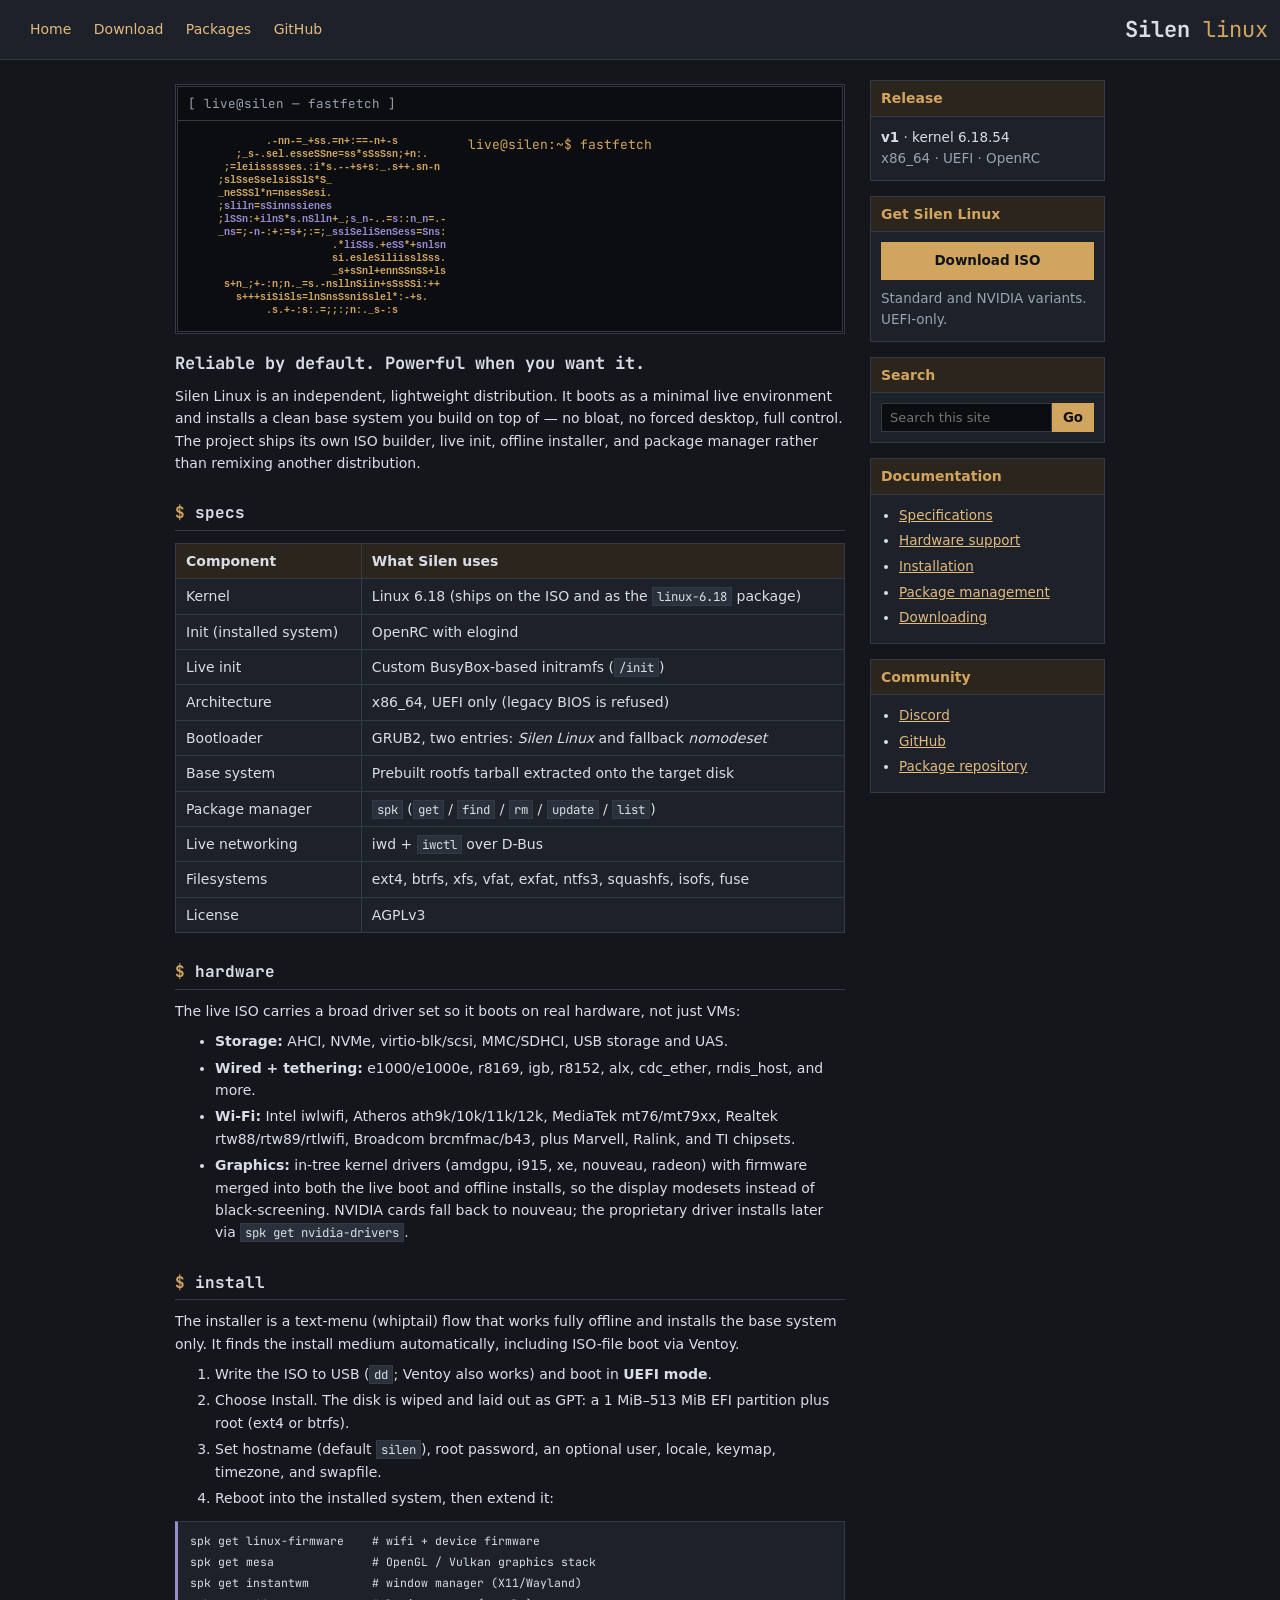
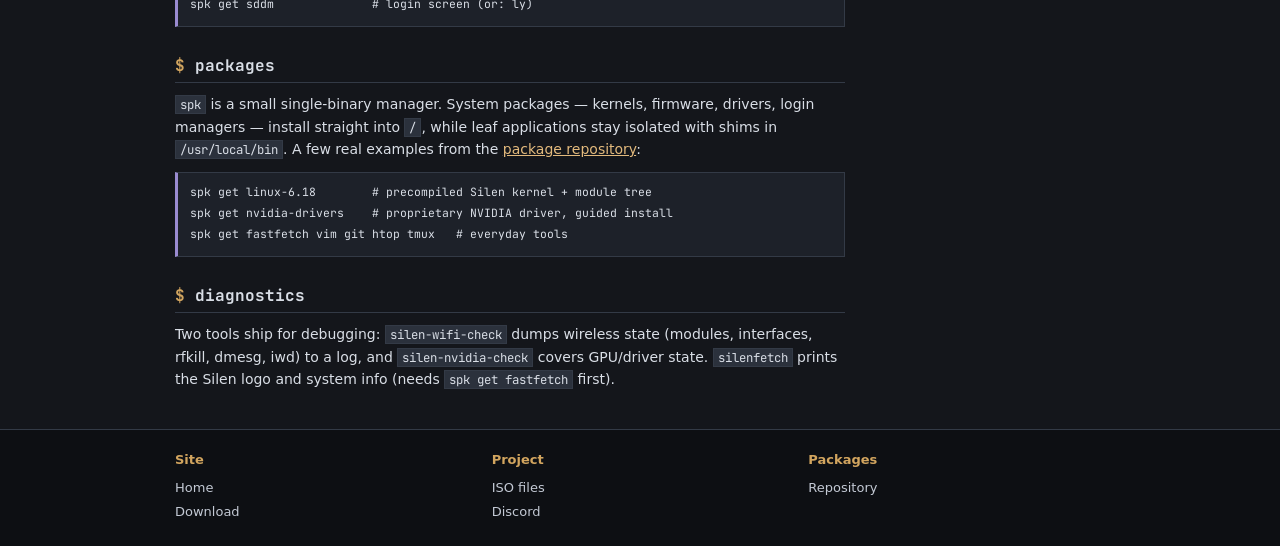
==== index.html @ f1d7b869 "Hero: fastfetch with ASCII only, no info lines" ====
<!DOCTYPE html>
<html lang="en">
<head>
<meta charset="UTF-8">
<meta name="viewport" content="width=device-width, initial-scale=1.0">
<title>Silen Linux</title>
<meta name="description" content="Silen Linux is an independent, lightweight Linux distribution. Minimal live ISO, clean installed system, no bloat.">
<link rel="preconnect" href="https://fonts.googleapis.com">
<link rel="preconnect" href="https://fonts.gstatic.com" crossorigin>
<link href="https://fonts.googleapis.com/css2?family=JetBrains+Mono:wght@400;700&display=swap" rel="stylesheet">
<link rel="stylesheet" href="styles.css">
</head>
<body>

<header class="site">
  <div class="wrap">
    <a class="brand" href="index.html">Silen <span>linux</span></a>
    <nav class="main">
      <a href="index.html">Home</a>
      <a href="download.html">Download</a>
      <a href="https://huggingface.co/datasets/vgzz/spk-pkgs/tree/main/packages" target="_blank" rel="noopener">Packages</a>
      <a href="https://github.com/Cgtlpa/Silen-Linux" target="_blank" rel="noopener">GitHub</a>
    </nav>
  </div>
</header>

<div class="wrap layout">
  <article>
    <div class="term">
      <div class="term-bar"><span class="term-title">[ live@silen — fastfetch ]</span></div>
      <div class="term-body">
<pre class="logo"><span class="l1">            .-nn-=_+ss.=n+:==-n+-s</span>
<span class="l1">       ;_s-.sel.esseSSne=ss*sSsSsn;+n:.</span>
<span class="l1">     ;=leiissssses.:i*s.--+s+s:_.s++.sn-n</span>
<span class="l1">    ;slSseSselsiSSlS*S_</span>
<span class="l1">    _neSSSl*n=nsesSesi.</span>
<span class="l1">    ;</span><span class="l2">sliln</span><span class="l1">=</span><span class="l2">sSinnssienes</span>
<span class="l1">    ;</span><span class="l2">lSSn</span><span class="l1">:+</span><span class="l2">ilnS</span><span class="l1">*</span><span class="l2">s</span><span class="l1">.</span><span class="l2">nSlln</span><span class="l1">+_;</span><span class="l2">s</span><span class="l1">_</span><span class="l2">n</span><span class="l1">-..=</span><span class="l2">s</span><span class="l1">::</span><span class="l2">n</span><span class="l1">_</span><span class="l2">n</span><span class="l1">=.-</span>
<span class="l1">    _</span><span class="l2">ns</span><span class="l1">=;-</span><span class="l2">n</span><span class="l1">-:+:=</span><span class="l2">s</span><span class="l1">+;:=;_</span><span class="l2">ssiSeliSenSess</span><span class="l1">=</span><span class="l2">Sns</span><span class="l1">:</span>
<span class="l1">                       .*</span><span class="l2">liSSs</span><span class="l1">.+</span><span class="l2">eSS</span><span class="l1">*+</span><span class="l2">snlsn</span>
<span class="l1">                       si.esleSiliisslSss.</span>
<span class="l1">                       _s+sSnl+ennSSnSS+ls</span>
<span class="l1">     s+n_;+-:n;n._=s.-nsllnSiin+sSsSSi:++</span>
<span class="l1">       s+++siSiSls=lnSnsSsniSslel*:-+s.</span>
<span class="l1">            .s.+-:s:.=;;:;n:._s-:s</span></pre>
          <p class="prompt">live@silen:~$ fastfetch</p>
      </div>
    </div>
    <h1 class="tagline">Reliable by default. Powerful when you want it.</h1>
    <p>Silen Linux is an independent, lightweight distribution. It boots as a minimal live
    environment and installs a clean base system you build on top of &mdash; no bloat,
    no forced desktop, full control. The project ships its own ISO builder, live init,
    offline installer, and package manager rather than remixing another distribution.</p>

    <h2 id="specs">specs</h2>
    <table>
      <tr><th>Component</th><th>What Silen uses</th></tr>
      <tr><td>Kernel</td><td>Linux 6.18 (ships on the ISO and as the <code>linux-6.18</code> package)</td></tr>
      <tr><td>Init (installed system)</td><td>OpenRC with elogind</td></tr>
      <tr><td>Live init</td><td>Custom BusyBox-based initramfs (<code>/init</code>)</td></tr>
      <tr><td>Architecture</td><td>x86_64, UEFI only (legacy BIOS is refused)</td></tr>
      <tr><td>Bootloader</td><td>GRUB2, two entries: <em>Silen Linux</em> and fallback <em>nomodeset</em></td></tr>
      <tr><td>Base system</td><td>Prebuilt rootfs tarball extracted onto the target disk</td></tr>
      <tr><td>Package manager</td><td><code>spk</code> (<code>get</code> / <code>find</code> / <code>rm</code> / <code>update</code> / <code>list</code>)</td></tr>
      <tr><td>Live networking</td><td>iwd + <code>iwctl</code> over D-Bus</td></tr>
      <tr><td>Filesystems</td><td>ext4, btrfs, xfs, vfat, exfat, ntfs3, squashfs, isofs, fuse</td></tr>
      <tr><td>License</td><td>AGPLv3</td></tr>
    </table>

    <h2 id="hardware">hardware</h2>
    <p>The live ISO carries a broad driver set so it boots on real hardware, not just VMs:</p>
    <ul>
      <li><strong>Storage:</strong> AHCI, NVMe, virtio-blk/scsi, MMC/SDHCI, USB storage and UAS.</li>
      <li><strong>Wired + tethering:</strong> e1000/e1000e, r8169, igb, r8152, alx, cdc_ether, rndis_host, and more.</li>
      <li><strong>Wi-Fi:</strong> Intel iwlwifi, Atheros ath9k/10k/11k/12k, MediaTek mt76/mt79xx,
      Realtek rtw88/rtw89/rtlwifi, Broadcom brcmfmac/b43, plus Marvell, Ralink, and TI chipsets.</li>
      <li><strong>Graphics:</strong> in-tree kernel drivers (amdgpu, i915, xe, nouveau, radeon)
      with firmware merged into both the live boot and offline installs, so the display
      modesets instead of black-screening. NVIDIA cards fall back to nouveau; the proprietary
      driver installs later via <code>spk get nvidia-drivers</code>.</li>
    </ul>

    <h2 id="install">install</h2>
    <p>The installer is a text-menu (whiptail) flow that works fully offline and installs the
    base system only. It finds the install medium automatically, including ISO-file boot via Ventoy.</p>
    <ol>
      <li>Write the ISO to USB (<code>dd</code>; Ventoy also works) and boot in <strong>UEFI mode</strong>.</li>
      <li>Choose Install. The disk is wiped and laid out as GPT: a 1&nbsp;MiB&ndash;513&nbsp;MiB EFI
      partition plus root (ext4 or btrfs).</li>
      <li>Set hostname (default <code>silen</code>), root password, an optional user,
      locale, keymap, timezone, and swapfile.</li>
      <li>Reboot into the installed system, then extend it:</li>
    </ol>
<pre><code>spk get linux-firmware    # wifi + device firmware
spk get mesa              # OpenGL / Vulkan graphics stack
spk get instantwm         # window manager (X11/Wayland)
spk get sddm              # login screen (or: ly)</code></pre>

    <h2 id="packages">packages</h2>
    <p><code>spk</code> is a small single-binary manager. System packages &mdash; kernels, firmware,
    drivers, login managers &mdash; install straight into <code>/</code>, while leaf applications
    stay isolated with shims in <code>/usr/local/bin</code>. A few real examples from the
    <a href="https://huggingface.co/datasets/vgzz/spk-pkgs/tree/main/packages" target="_blank" rel="noopener">package repository</a>:</p>
<pre><code>spk get linux-6.18        # precompiled Silen kernel + module tree
spk get nvidia-drivers    # proprietary NVIDIA driver, guided install
spk get fastfetch vim git htop tmux   # everyday tools</code></pre>

    <h2 id="diagnostics">diagnostics</h2>
    <p>Two tools ship for debugging: <code>silen-wifi-check</code> dumps wireless state
    (modules, interfaces, rfkill, dmesg, iwd) to a log, and <code>silen-nvidia-check</code>
    covers GPU/driver state. <code>silenfetch</code> prints the Silen logo and system info
    (needs <code>spk get fastfetch</code> first).</p>
  </article>

  <aside class="sidebar">
    <div class="box">
      <h3>Release</h3>
      <div class="body">
        <strong>v1</strong> &middot; kernel 6.18.54<br>
        <span class="muted">x86_64 &middot; UEFI &middot; OpenRC</span>
      </div>
    </div>
    <div class="box">
      <h3>Get Silen Linux</h3>
      <div class="body">
        <a class="btn-dl" href="download.html">Download ISO</a>
        <p class="muted" style="margin-bottom:0">Standard and NVIDIA variants. UEFI-only.</p>
      </div>
    </div>
    <div class="box">
      <h3>Search</h3>
      <div class="body">
        <form class="search" action="https://duckduckgo.com/" method="get" onsubmit="this.q.value='site:cgtlpa.github.io/silen-website '+this.s.value;return true;">
          <input type="hidden" name="q" value="">
          <input type="text" name="s" placeholder="Search this site">
          <button type="submit">Go</button>
        </form>
      </div>
    </div>
    <div class="box">
      <h3>Documentation</h3>
      <div class="body">
        <ul>
          <li><a href="index.html#specs">Specifications</a></li>
          <li><a href="index.html#hardware">Hardware support</a></li>
          <li><a href="index.html#install">Installation</a></li>
          <li><a href="index.html#packages">Package management</a></li>
          <li><a href="download.html">Downloading</a></li>
        </ul>
      </div>
    </div>
    <div class="box">
      <h3>Community</h3>
      <div class="body">
        <ul>
          <li><a href="https://discord.gg/WxbRRURcZ" target="_blank" rel="noopener">Discord</a></li>
          <li><a href="https://github.com/Cgtlpa/Silen-Linux" target="_blank" rel="noopener">GitHub</a></li>
          <li><a href="https://huggingface.co/datasets/vgzz/spk-pkgs/tree/main/packages" target="_blank" rel="noopener">Package repository</a></li>
        </ul>
      </div>
    </div>
  </aside>
</div>

<footer class="site">
  <div class="wrap">
    <div>
      <h4>Site</h4>
      <ul>
        <li><a href="index.html">Home</a></li>
        <li><a href="download.html">Download</a></li>
      </ul>
    </div>
    <div>
      <h4>Project</h4>
      <ul>
        <li><a href="https://huggingface.co/datasets/vgzz/silen-isos" target="_blank" rel="noopener">ISO files</a></li>
        <li><a href="https://discord.gg/WxbRRURcZ" target="_blank" rel="noopener">Discord</a></li>
      </ul>
    </div>
    <div>
      <h4>Packages</h4>
      <ul>
        <li><a href="https://huggingface.co/datasets/vgzz/spk-pkgs/tree/main/packages" target="_blank" rel="noopener">Repository</a></li>
      </ul>
    </div>
  </div>
</footer>

</body>
</html>
---- styles.css ----
/* Silen Linux site — dark, arch-inspired: plain, tabular, amber + purple accents. */

:root {
  --bg: #14161b;
  --box: #1d2129;
  --border: #333a46;
  --text: #d9dee6;
  --muted: #9aa3b2;
  --accent: #d2a55f;
  --link: #e3ba7d;
  --accent-tint: #2c251d;
  --purple: #9a8bd0;
  --purple-light: #b3a6e0;
  --footer-bg: #0d0f13;
}

* { box-sizing: border-box; }

body {
  margin: 0;
  background: var(--bg);
  color: var(--text);
  font-family: Verdana, "DejaVu Sans", Tahoma, sans-serif;
  font-size: 14px;
  line-height: 1.6;
}

a { color: var(--link); text-decoration: underline; }
a:hover { color: var(--purple-light); }

::selection { background: #3a3128; }

code {
  font-family: "JetBrains Mono", "DejaVu Sans Mono", Menlo, Consolas, monospace;
  font-size: 0.88em;
  background: #2b313c;
  border: 1px solid var(--border);
  padding: 0 4px;
}

pre {
  background: var(--box);
  border: 1px solid var(--border);
  border-left: 3px solid var(--purple);
  padding: 10px 12px;
  overflow-x: auto;
  font-size: 13px;
  margin: 12px 0;
}
pre code { background: none; border: none; padding: 0; }

.wrap { max-width: 960px; margin: 0 auto; padding: 0 15px; }

/* Header */
header.site { background: var(--box); border-bottom: 1px solid var(--border); }
header.site .wrap {
  display: flex; align-items: center; justify-content: space-between;
  gap: 1rem; padding-top: 12px; padding-bottom: 12px; flex-wrap: wrap;
  max-width: none; padding-left: 12px; padding-right: 12px;
  flex-direction: row-reverse;
}
.brand { font-family: "JetBrains Mono", "DejaVu Sans Mono", monospace; font-size: 22px; font-weight: 700; color: var(--text); text-decoration: none; }
.brand span { color: var(--accent); font-weight: 400; }
nav.main a { margin-left: 18px; font-size: 14px; text-decoration: none; }
nav.main a:hover { text-decoration: underline; }

/* Layout: content + sidebar */
.layout { display: grid; grid-template-columns: 1fr 235px; gap: 25px; padding-top: 20px; }

h1 { font-family: "JetBrains Mono", "DejaVu Sans Mono", monospace; font-size: 21px; margin: 0 0 8px; }
h2 { font-family: "JetBrains Mono", "DejaVu Sans Mono", monospace; font-size: 16px; border-bottom: 1px solid var(--border); padding-bottom: 4px; margin: 26px 0 10px; }
h3 { font-size: 15px; margin: 18px 0 6px; }
p, ol, ul { margin: 8px 0; }
li { margin-bottom: 4px; }
.muted { color: var(--muted); }

/* Tables */
table { border-collapse: collapse; width: 100%; font-size: 14px; margin: 12px 0; background: var(--box); }
th, td { border: 1px solid var(--border); padding: 6px 10px; text-align: left; vertical-align: top; }
th { background: var(--accent-tint); font-weight: 700; }

/* ASCII logo */
pre.logo {
  font-size: 12.5px;
  line-height: 1.3;
  font-weight: 600;
}
pre.logo .l1 { color: var(--accent); }
pre.logo .l2 { color: var(--purple); }

/* Sidebar boxes */
.sidebar .box { background: var(--box); border: 1px solid var(--border); margin-bottom: 15px; }
.sidebar .box h3 { margin: 0; padding: 6px 10px; background: var(--accent-tint); border-bottom: 1px solid var(--border); font-size: 14px; color: var(--accent); }
.sidebar .box .body { padding: 10px; font-size: 13.5px; }
.sidebar .box ul { margin: 0; padding-left: 18px; }
.btn-dl {
  display: block; text-align: center; background: var(--accent); color: #10141a;
  padding: 8px; text-decoration: none; font-weight: 700;
}
.btn-dl:hover { background: var(--purple); color: #10141a; }

/* site search */
.search { display: flex; }
.search input[type="text"] {
  flex: 1; min-width: 0;
  background: #0b0d11; border: 1px solid var(--border); color: var(--text);
  padding: 6px 8px; font-family: inherit; font-size: 13px;
}
.search button {
  background: var(--accent); border: 1px solid var(--accent); color: #10141a;
  font-weight: 700; padding: 6px 10px; cursor: pointer; font-family: inherit;
}
.search button:hover { background: var(--purple); border-color: var(--purple); }

/* Footer */
footer.site { background: var(--footer-bg); border-top: 1px solid var(--border); color: var(--muted); font-size: 13px; margin-top: 30px; }
footer.site .wrap {
  display: grid; grid-template-columns: repeat(3, 1fr); gap: 20px;
  padding-top: 20px; padding-bottom: 20px;
}
footer.site h4 { color: var(--accent); font-size: 13px; margin: 0 0 8px; }
footer.site ul { list-style: none; margin: 0; padding: 0; }
footer.site li { margin-bottom: 3px; }
footer.site a { color: #c3c9d4; text-decoration: none; }
footer.site a:hover { text-decoration: underline; }

@media (max-width: 760px) {
  .layout { grid-template-columns: 1fr; }
  footer.site .wrap { grid-template-columns: 1fr; }
  nav.main a { margin-left: 0; margin-right: 14px; }
}

/* terminal markers + silenfetch hero */
h2::before { content: "$ "; color: var(--accent); }
.tagline { font-size: 17px; font-family: "JetBrains Mono", "DejaVu Sans Mono", monospace; }
.term { background: #0b0d11; border: 3px double var(--border); margin: 4px 0 16px; }
.term-bar { padding: 5px 10px; border-bottom: 1px solid var(--border); }
.term-title { font-size: 12.5px; color: var(--muted); font-family: "JetBrains Mono", "DejaVu Sans Mono", monospace; }
.term-body { display: flex; gap: 22px; padding: 14px 16px; flex-wrap: wrap; align-items: flex-start; }
.term-body pre.logo { margin: 0; border: none; background: none; padding: 0; font-size: 10px; }
.prompt { color: var(--accent); font-family: "JetBrains Mono", monospace; margin: 0 0 8px; font-size: 13px; }
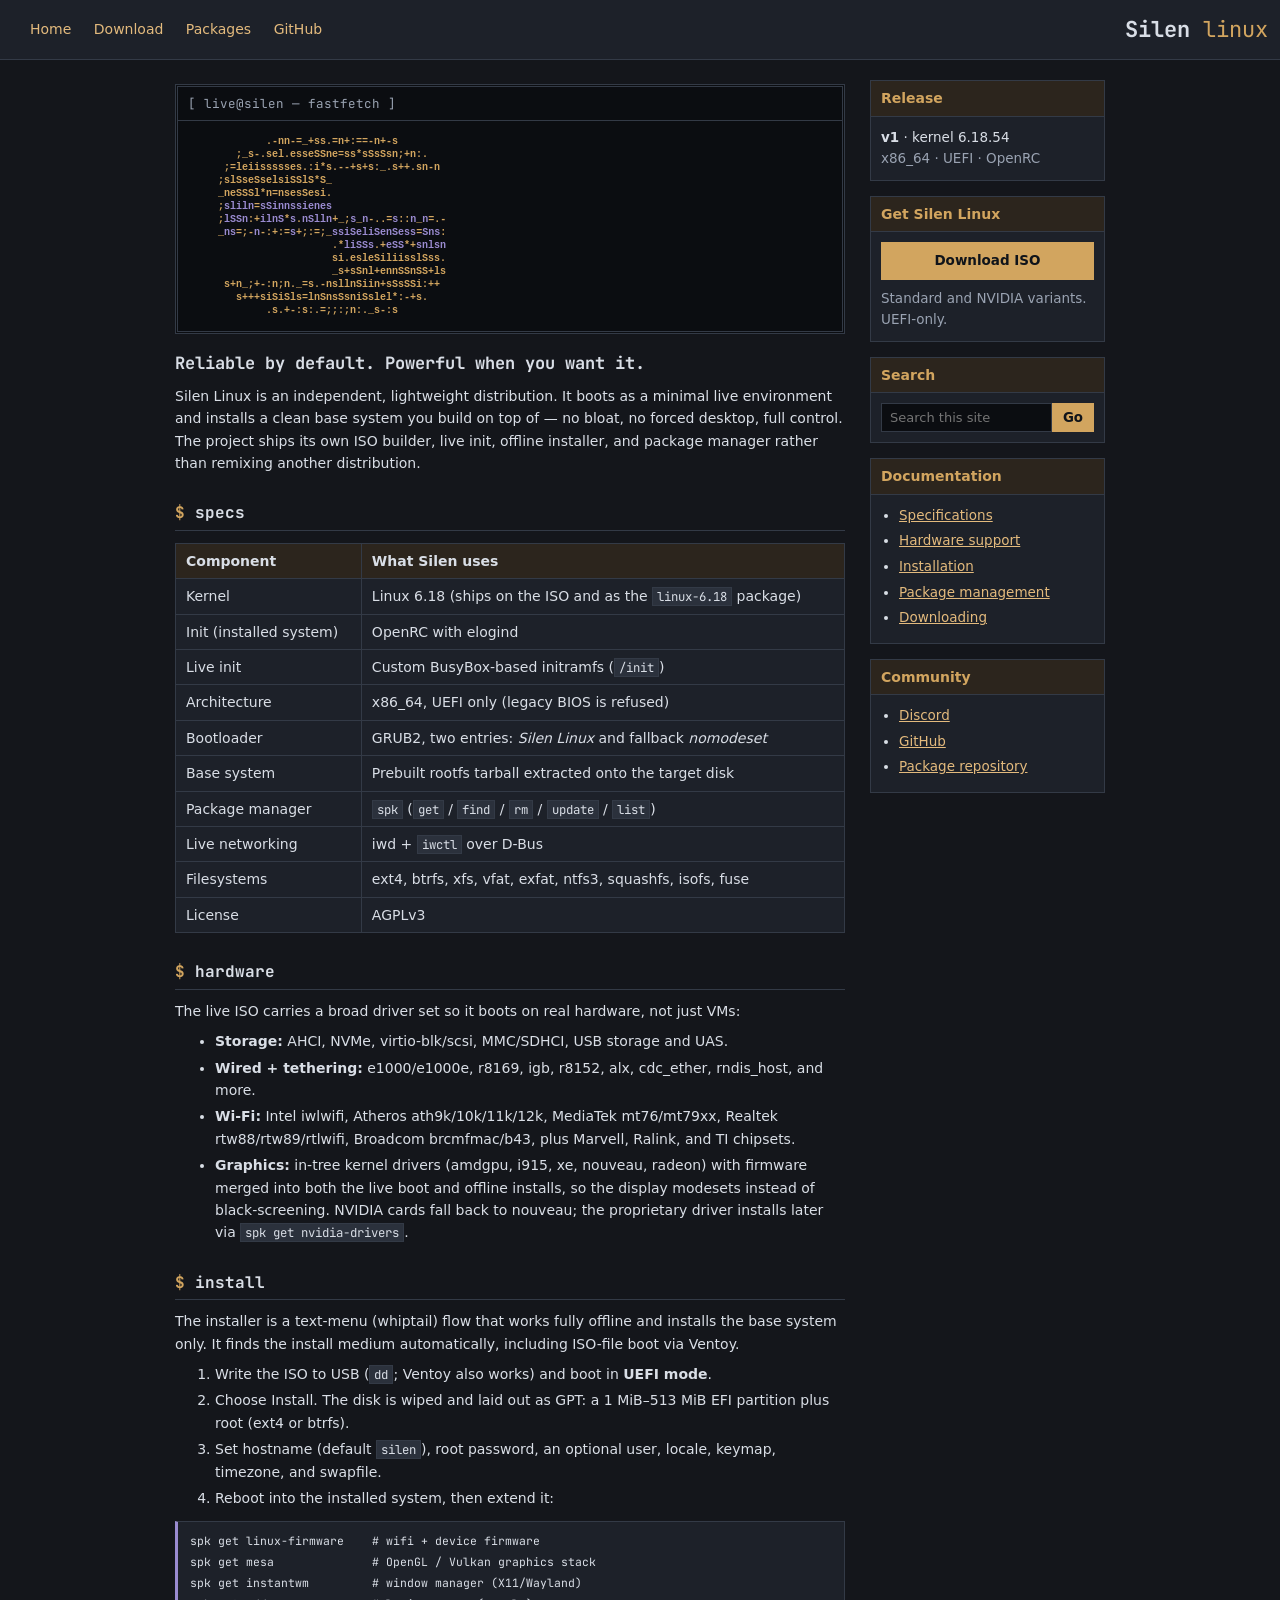
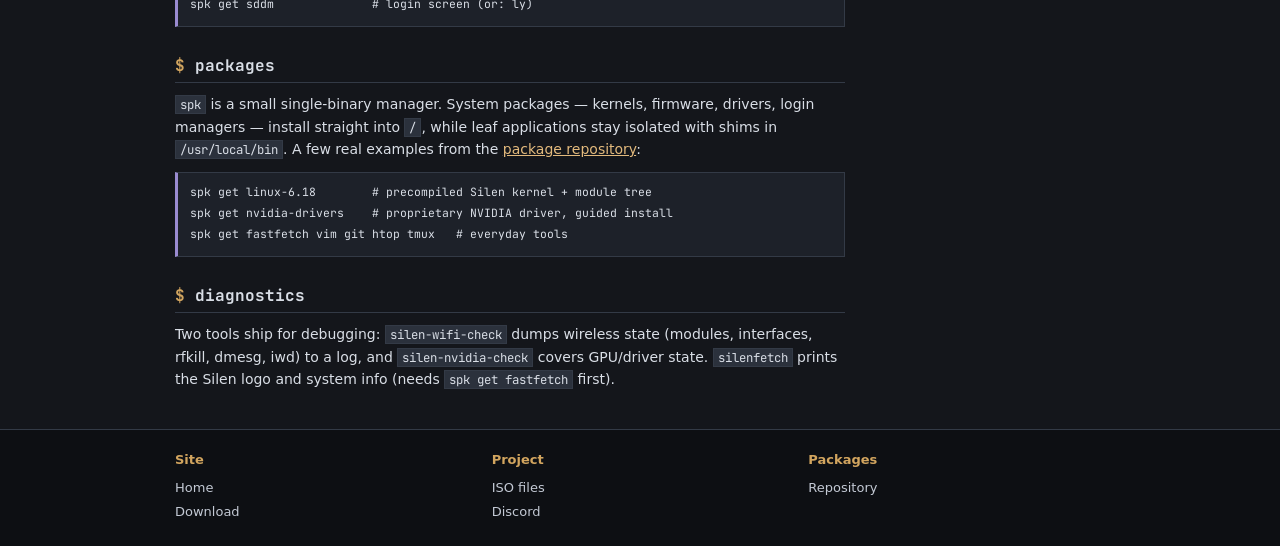
==== commit 07f0a477: "Hero: ASCII logo only, prompt line removed" ====
--- a/index.html
+++ b/index.html
@@ -43,7 +43,6 @@
 <span class="l1">     s+n_;+-:n;n._=s.-nsllnSiin+sSsSSi:++</span>
 <span class="l1">       s+++siSiSls=lnSnsSsniSslel*:-+s.</span>
 <span class="l1">            .s.+-:s:.=;;:;n:._s-:s</span></pre>
-          <p class="prompt">live@silen:~$ fastfetch</p>
       </div>
     </div>
     <h1 class="tagline">Reliable by default. Powerful when you want it.</h1>
--- a/styles.css
+++ b/styles.css
@@ -138,4 +138,3 @@
 .term-title { font-size: 12.5px; color: var(--muted); font-family: "JetBrains Mono", "DejaVu Sans Mono", monospace; }
 .term-body { display: flex; gap: 22px; padding: 14px 16px; flex-wrap: wrap; align-items: flex-start; }
 .term-body pre.logo { margin: 0; border: none; background: none; padding: 0; font-size: 10px; }
-.prompt { color: var(--accent); font-family: "JetBrains Mono", monospace; margin: 0 0 8px; font-size: 13px; }
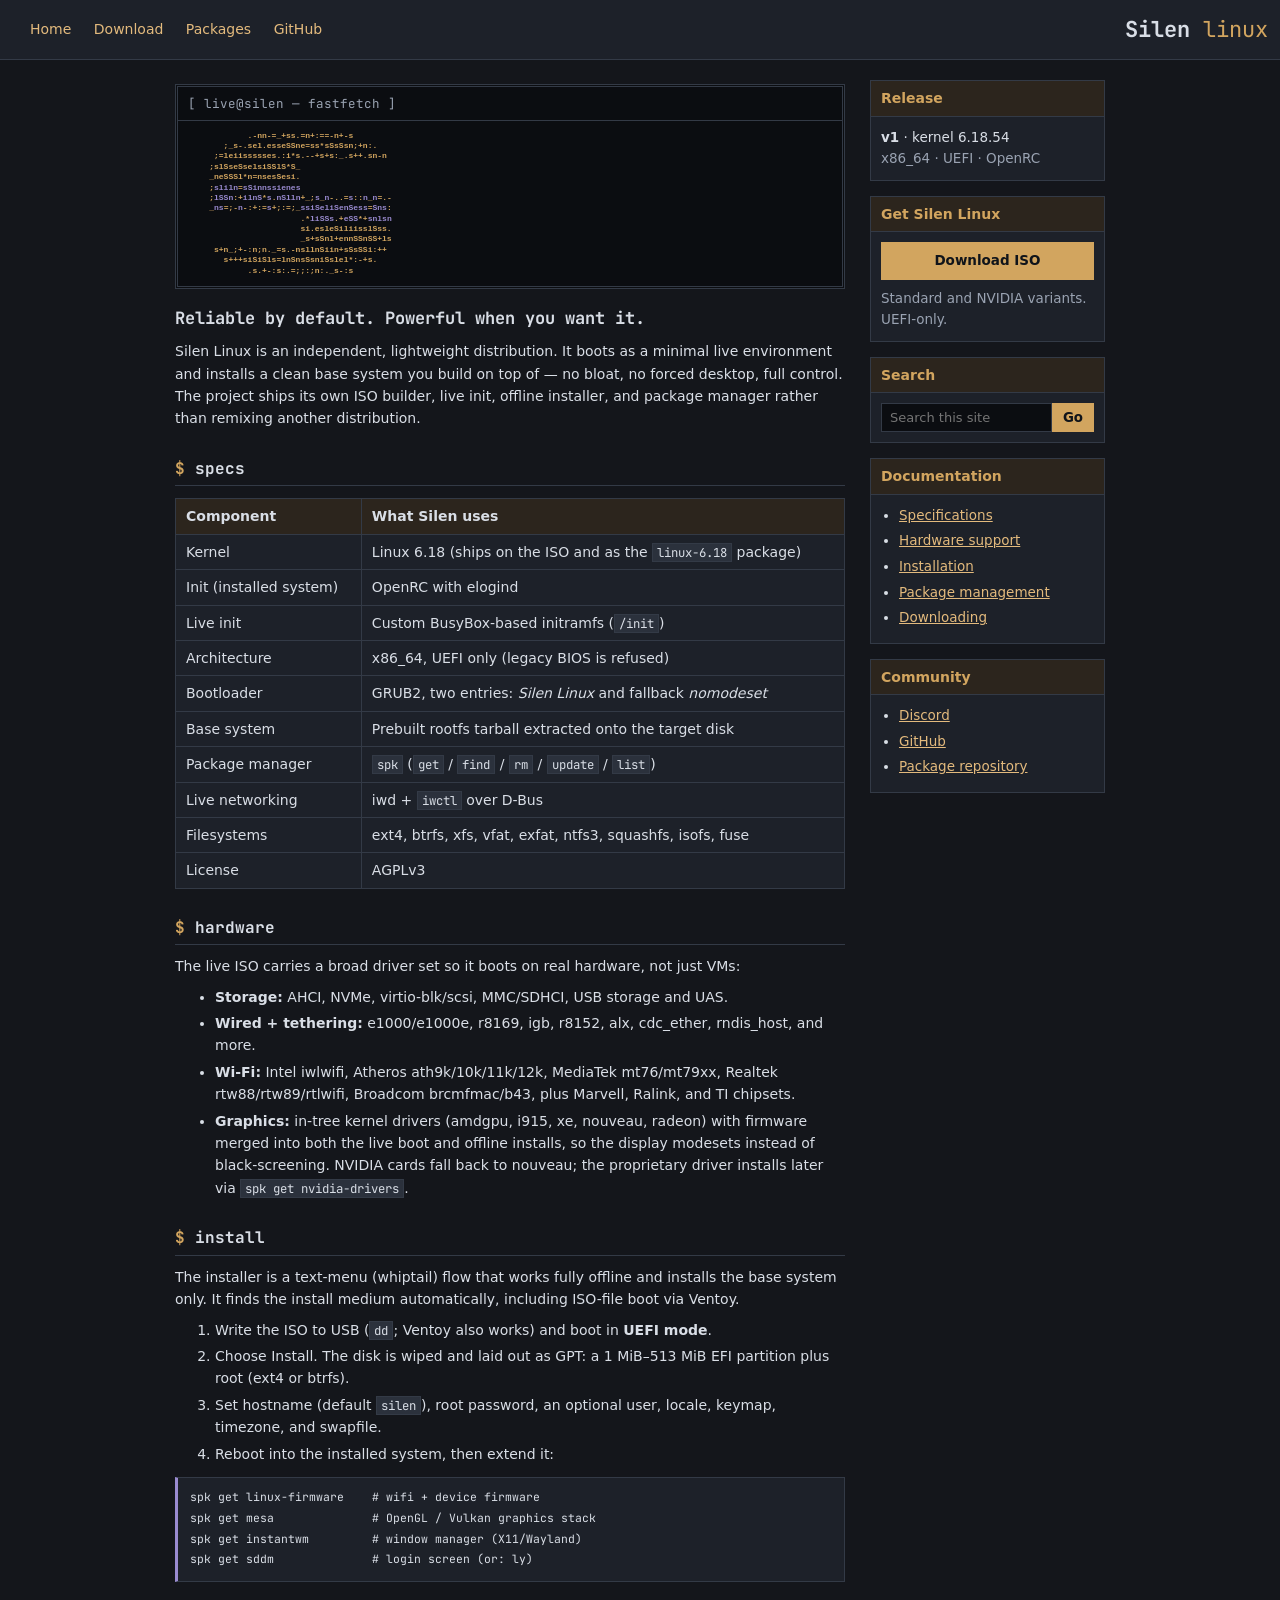
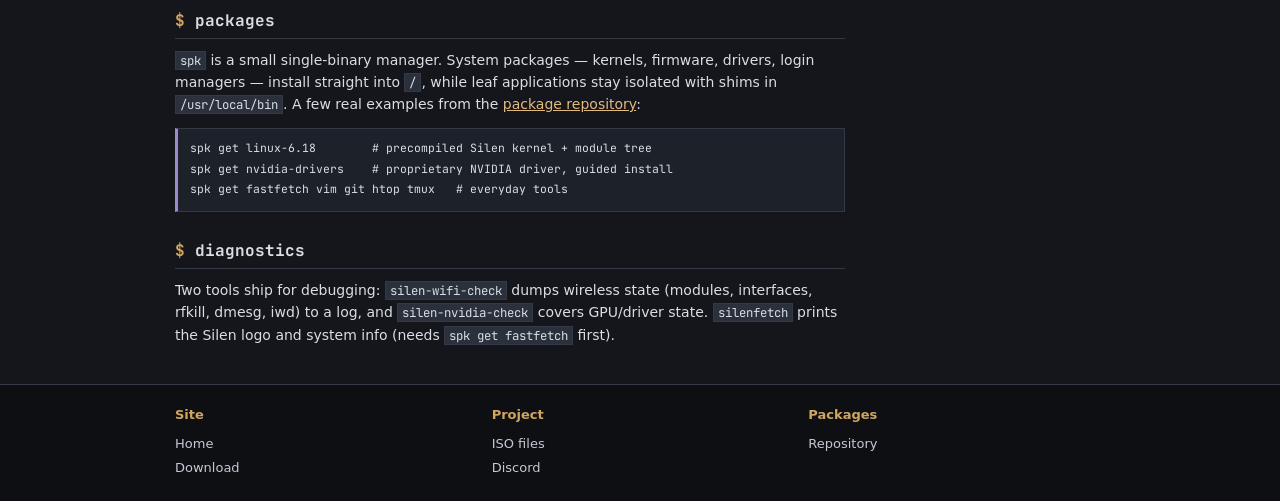
==== commit c3f63f81: "Shorter URLs: repo renamed to silen, download.html -> get.html" ====
--- a/index.html
+++ b/index.html
@@ -17,7 +17,7 @@
     <a class="brand" href="index.html">Silen <span>linux</span></a>
     <nav class="main">
       <a href="index.html">Home</a>
-      <a href="download.html">Download</a>
+      <a href="get.html">Download</a>
       <a href="https://huggingface.co/datasets/vgzz/spk-pkgs/tree/main/packages" target="_blank" rel="noopener">Packages</a>
       <a href="https://github.com/Cgtlpa/Silen-Linux" target="_blank" rel="noopener">GitHub</a>
     </nav>
@@ -122,7 +122,7 @@
     <div class="box">
       <h3>Get Silen Linux</h3>
       <div class="body">
-        <a class="btn-dl" href="download.html">Download ISO</a>
+        <a class="btn-dl" href="get.html">Download ISO</a>
         <p class="muted" style="margin-bottom:0">Standard and NVIDIA variants. UEFI-only.</p>
       </div>
     </div>
@@ -144,7 +144,7 @@
           <li><a href="index.html#hardware">Hardware support</a></li>
           <li><a href="index.html#install">Installation</a></li>
           <li><a href="index.html#packages">Package management</a></li>
-          <li><a href="download.html">Downloading</a></li>
+          <li><a href="get.html">Downloading</a></li>
         </ul>
       </div>
     </div>
@@ -167,7 +167,7 @@
       <h4>Site</h4>
       <ul>
         <li><a href="index.html">Home</a></li>
-        <li><a href="download.html">Download</a></li>
+        <li><a href="get.html">Download</a></li>
       </ul>
     </div>
     <div>
--- a/styles.css
+++ b/styles.css
@@ -136,5 +136,5 @@
 .term { background: #0b0d11; border: 3px double var(--border); margin: 4px 0 16px; }
 .term-bar { padding: 5px 10px; border-bottom: 1px solid var(--border); }
 .term-title { font-size: 12.5px; color: var(--muted); font-family: "JetBrains Mono", "DejaVu Sans Mono", monospace; }
-.term-body { display: flex; gap: 22px; padding: 14px 16px; flex-wrap: wrap; align-items: flex-start; }
-.term-body pre.logo { margin: 0; border: none; background: none; padding: 0; font-size: 10px; }
+.term-body { display: flex; gap: 22px; padding: 10px 12px; flex-wrap: wrap; align-items: flex-start; }
+.term-body pre.logo { margin: 0; border: none; background: none; padding: 0; font-size: 8px; }
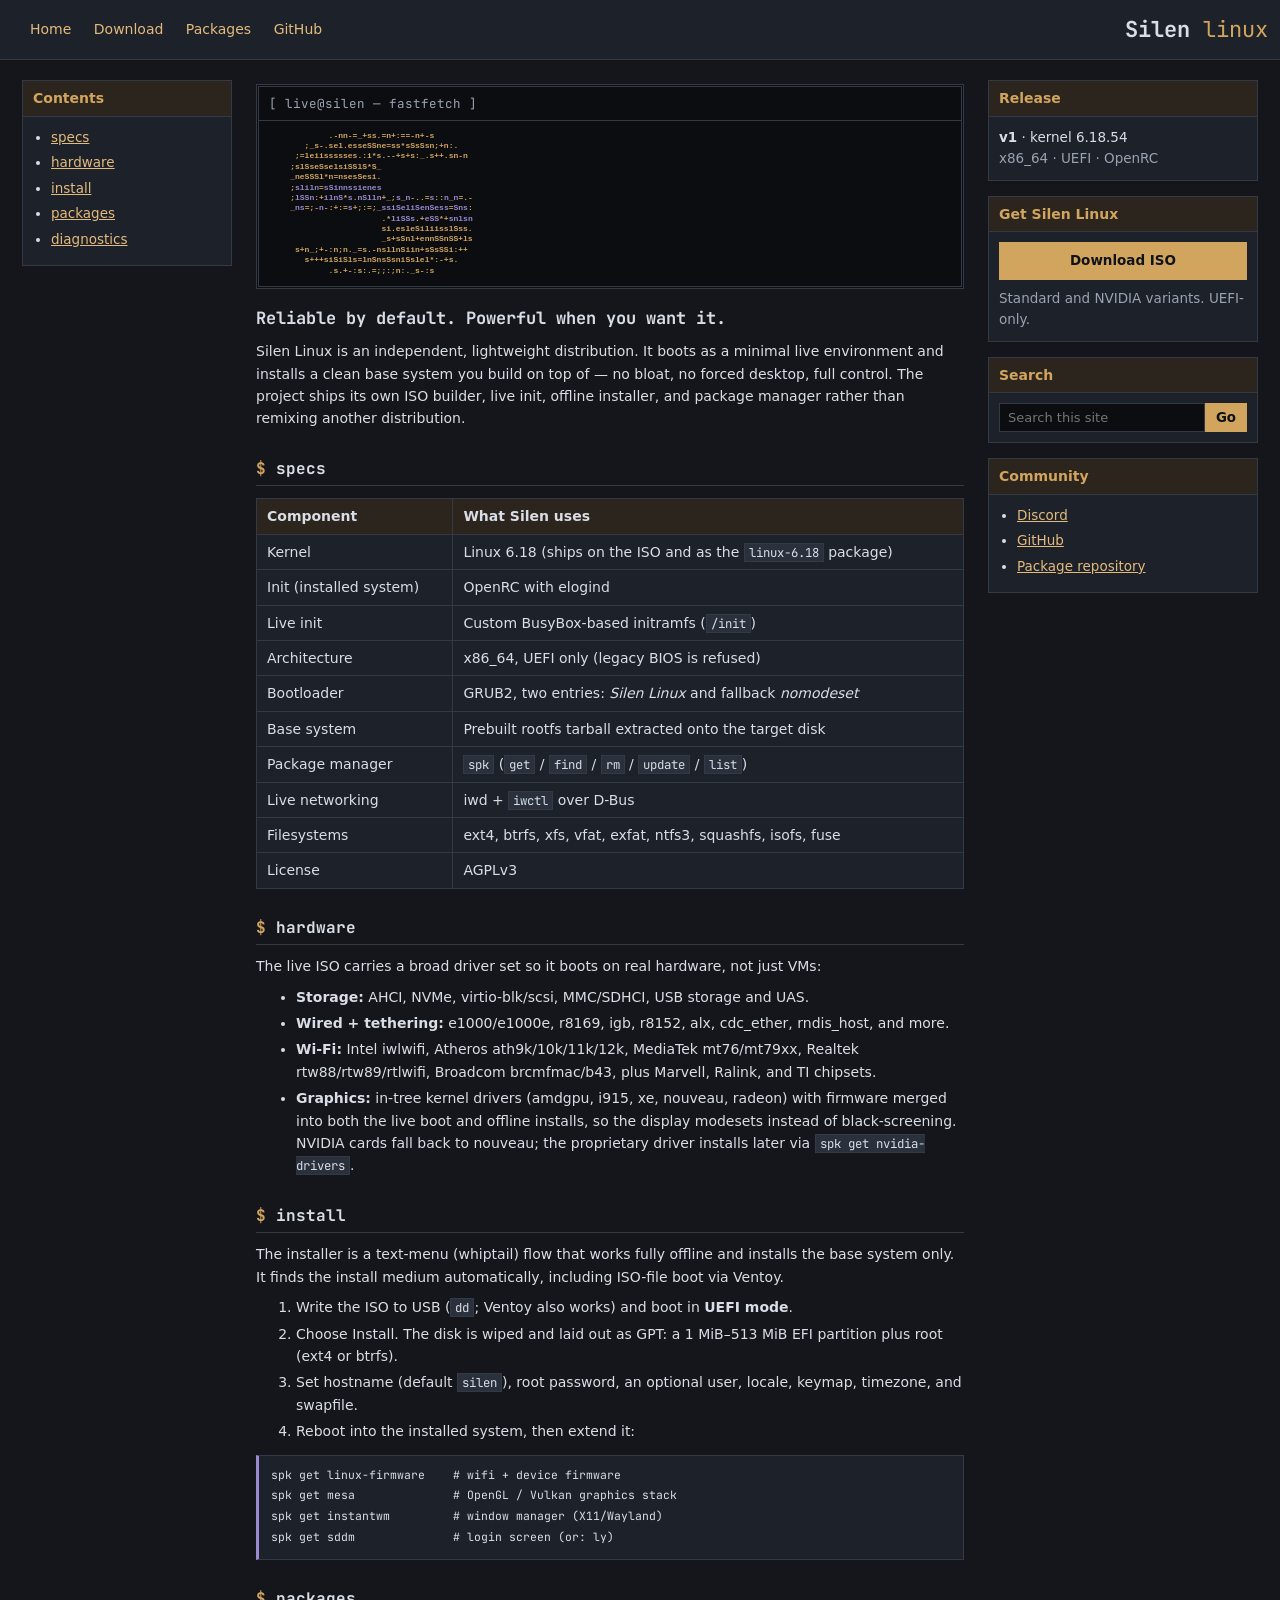
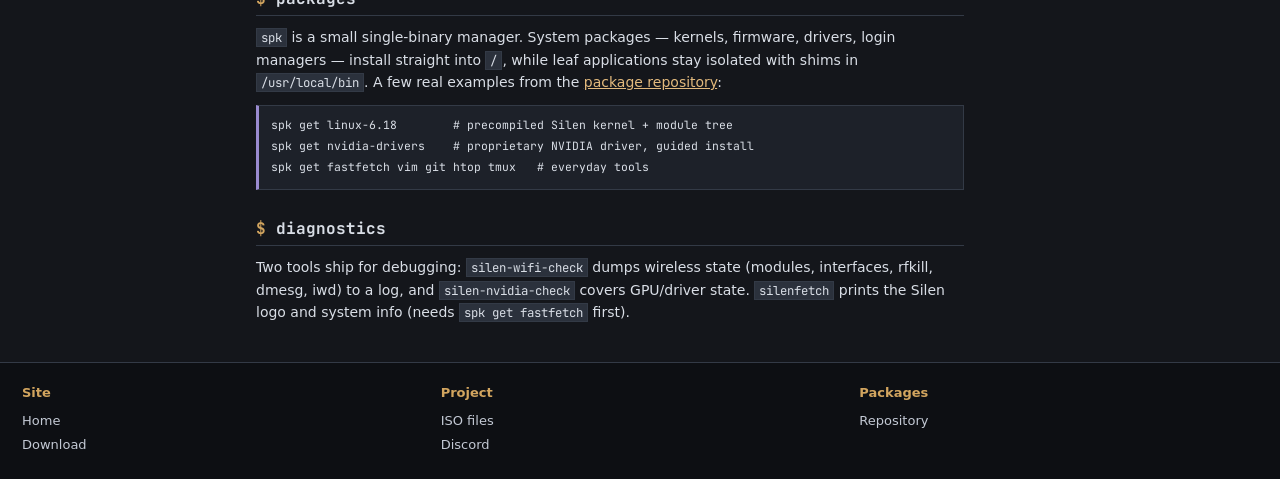
==== commit 17da74fe: "Three-column layout: contents rail left, boxes right" ====
--- a/index.html
+++ b/index.html
@@ -25,6 +25,20 @@
 </header>
 
 <div class="wrap layout">
+  <aside class="toc">
+    <div class="box">
+      <h3>Contents</h3>
+      <div class="body">
+        <ul>
+          <li><a href="index.html#specs">specs</a></li>
+          <li><a href="index.html#hardware">hardware</a></li>
+          <li><a href="index.html#install">install</a></li>
+          <li><a href="index.html#packages">packages</a></li>
+          <li><a href="index.html#diagnostics">diagnostics</a></li>
+        </ul>
+      </div>
+    </div>
+  </aside>
   <article>
     <div class="term">
       <div class="term-bar"><span class="term-title">[ live@silen — fastfetch ]</span></div>
@@ -137,18 +151,6 @@
       </div>
     </div>
     <div class="box">
-      <h3>Documentation</h3>
-      <div class="body">
-        <ul>
-          <li><a href="index.html#specs">Specifications</a></li>
-          <li><a href="index.html#hardware">Hardware support</a></li>
-          <li><a href="index.html#install">Installation</a></li>
-          <li><a href="index.html#packages">Package management</a></li>
-          <li><a href="get.html">Downloading</a></li>
-        </ul>
-      </div>
-    </div>
-    <div class="box">
       <h3>Community</h3>
       <div class="body">
         <ul>
--- a/styles.css
+++ b/styles.css
@@ -49,7 +49,7 @@
 }
 pre code { background: none; border: none; padding: 0; }
 
-.wrap { max-width: 960px; margin: 0 auto; padding: 0 15px; }
+.wrap { margin: 0; padding: 0 22px; }
 
 /* Header */
 header.site { background: var(--box); border-bottom: 1px solid var(--border); }
@@ -65,7 +65,7 @@
 nav.main a:hover { text-decoration: underline; }
 
 /* Layout: content + sidebar */
-.layout { display: grid; grid-template-columns: 1fr 235px; gap: 25px; padding-top: 20px; }
+.layout { display: grid; grid-template-columns: 210px 1fr 270px; gap: 24px; padding-top: 20px; }
 
 h1 { font-family: "JetBrains Mono", "DejaVu Sans Mono", monospace; font-size: 21px; margin: 0 0 8px; }
 h2 { font-family: "JetBrains Mono", "DejaVu Sans Mono", monospace; font-size: 16px; border-bottom: 1px solid var(--border); padding-bottom: 4px; margin: 26px 0 10px; }
@@ -88,11 +88,11 @@
 pre.logo .l1 { color: var(--accent); }
 pre.logo .l2 { color: var(--purple); }
 
-/* Sidebar boxes */
-.sidebar .box { background: var(--box); border: 1px solid var(--border); margin-bottom: 15px; }
-.sidebar .box h3 { margin: 0; padding: 6px 10px; background: var(--accent-tint); border-bottom: 1px solid var(--border); font-size: 14px; color: var(--accent); }
-.sidebar .box .body { padding: 10px; font-size: 13.5px; }
-.sidebar .box ul { margin: 0; padding-left: 18px; }
+/* Sidebar + contents boxes */
+.sidebar .box, .toc .box { background: var(--box); border: 1px solid var(--border); margin-bottom: 15px; }
+.sidebar .box h3, .toc .box h3 { margin: 0; padding: 6px 10px; background: var(--accent-tint); border-bottom: 1px solid var(--border); font-size: 14px; color: var(--accent); }
+.sidebar .box .body, .toc .box .body { padding: 10px; font-size: 13.5px; }
+.sidebar .box ul, .toc .box ul { margin: 0; padding-left: 18px; }
 .btn-dl {
   display: block; text-align: center; background: var(--accent); color: #10141a;
   padding: 8px; text-decoration: none; font-weight: 700;
@@ -124,7 +124,7 @@
 footer.site a { color: #c3c9d4; text-decoration: none; }
 footer.site a:hover { text-decoration: underline; }
 
-@media (max-width: 760px) {
+@media (max-width: 1080px) {
   .layout { grid-template-columns: 1fr; }
   footer.site .wrap { grid-template-columns: 1fr; }
   nav.main a { margin-left: 0; margin-right: 14px; }
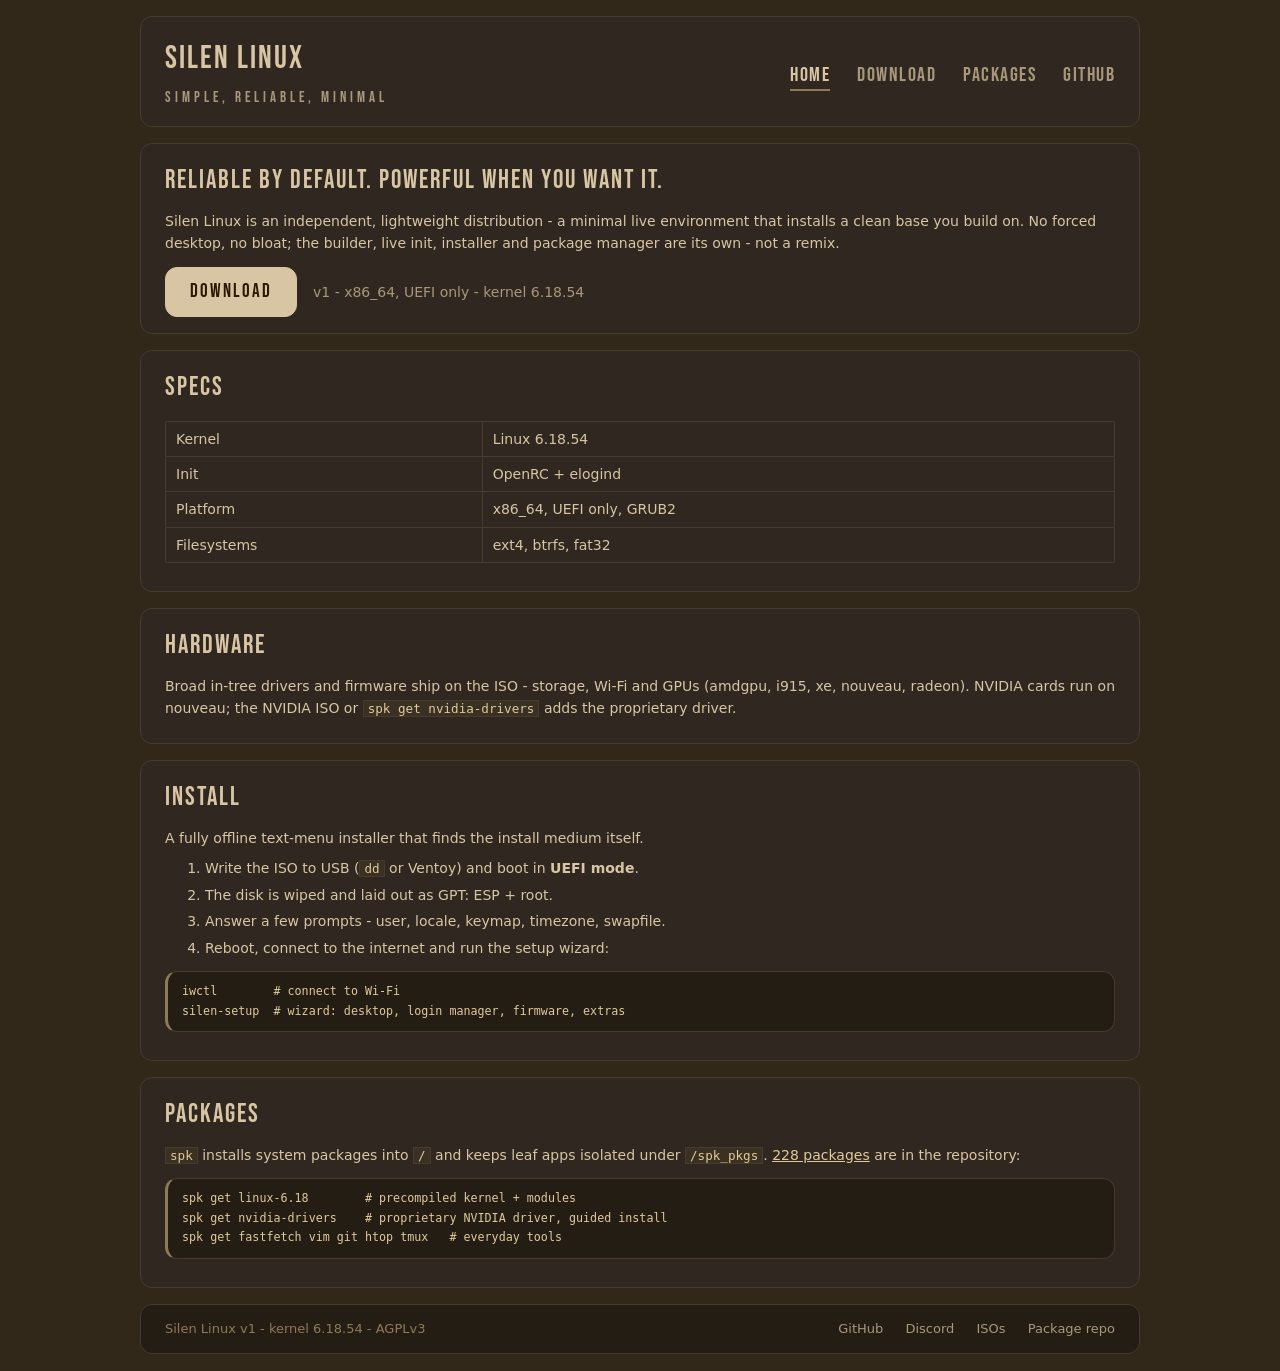
==== commit 2dbdcb31: "Replace old site with new minimal design: home, download, packages pages" ====
--- a/index.html
+++ b/index.html
@@ -1,192 +1,94 @@
 <!DOCTYPE html>
 <html lang="en">
 <head>
-<meta charset="UTF-8">
-<meta name="viewport" content="width=device-width, initial-scale=1.0">
-<title>Silen Linux</title>
-<meta name="description" content="Silen Linux is an independent, lightweight Linux distribution. Minimal live ISO, clean installed system, no bloat.">
-<link rel="preconnect" href="https://fonts.googleapis.com">
-<link rel="preconnect" href="https://fonts.gstatic.com" crossorigin>
-<link href="https://fonts.googleapis.com/css2?family=JetBrains+Mono:wght@400;700&display=swap" rel="stylesheet">
-<link rel="stylesheet" href="styles.css">
+    <link rel="preconnect" href="https://fonts.googleapis.com">
+    <link rel="preconnect" href="https://fonts.gstatic.com" crossorigin>
+    <link href="https://fonts.googleapis.com/css2?family=Bebas+Neue&display=swap" rel="stylesheet">
+    <meta charset="UTF-8">
+    <meta name="viewport" content="width=device-width, initial-scale=1.0">
+    <title>Silen Linux - a minimal experience</title>
+    <meta name="description" content="Silen Linux is an independent, lightweight Linux distribution. Minimal live ISO, clean installed system, no bloat.">
+    <link rel="stylesheet" href="styles.css">
 </head>
-<body>
+<body class="backgrnd">
 
-<header class="site">
-  <div class="wrap">
-    <a class="brand" href="index.html">Silen <span>linux</span></a>
-    <nav class="main">
-      <a href="index.html">Home</a>
-      <a href="get.html">Download</a>
-      <a href="https://huggingface.co/datasets/vgzz/spk-pkgs/tree/main/packages" target="_blank" rel="noopener">Packages</a>
-      <a href="https://github.com/Cgtlpa/Silen-Linux" target="_blank" rel="noopener">GitHub</a>
+<div class="header">
+    <div>
+        <h1>Silen Linux</h1>
+        <h5>Simple, Reliable, Minimal</h5>
+    </div>
+    <nav>
+        <a class="now" href="index.html">Home</a>
+        <a href="get.html">Download</a>
+        <a href="packages.html">Packages</a>
+        <a href="https://github.com/Cgtlpa/SilenLinux" target="_blank" rel="noopener">GitHub</a>
     </nav>
-  </div>
-</header>
+</div>
 
-<div class="wrap layout">
-  <aside class="toc">
+<div class="main">
+
     <div class="box">
-      <h3>Contents</h3>
-      <div class="body">
-        <ul>
-          <li><a href="index.html#specs">specs</a></li>
-          <li><a href="index.html#hardware">hardware</a></li>
-          <li><a href="index.html#install">install</a></li>
-          <li><a href="index.html#packages">packages</a></li>
-          <li><a href="index.html#diagnostics">diagnostics</a></li>
-        </ul>
-      </div>
+        <h2>Reliable by default. Powerful when you want it.</h2>
+        <p>Silen Linux is an independent, lightweight distribution - a minimal live environment
+        that installs a clean base you build on. No forced desktop, no bloat; the builder, live
+        init, installer and package manager are its own - not a remix.</p>
+        <div class="cta">
+            <a class="btn" href="get.html">Download</a>
+            <span class="muted">v1 - x86_64, UEFI only - kernel 6.18.54</span>
+        </div>
     </div>
-  </aside>
-  <article>
-    <div class="term">
-      <div class="term-bar"><span class="term-title">[ live@silen — fastfetch ]</span></div>
-      <div class="term-body">
-<pre class="logo"><span class="l1">            .-nn-=_+ss.=n+:==-n+-s</span>
-<span class="l1">       ;_s-.sel.esseSSne=ss*sSsSsn;+n:.</span>
-<span class="l1">     ;=leiissssses.:i*s.--+s+s:_.s++.sn-n</span>
-<span class="l1">    ;slSseSselsiSSlS*S_</span>
-<span class="l1">    _neSSSl*n=nsesSesi.</span>
-<span class="l1">    ;</span><span class="l2">sliln</span><span class="l1">=</span><span class="l2">sSinnssienes</span>
-<span class="l1">    ;</span><span class="l2">lSSn</span><span class="l1">:+</span><span class="l2">ilnS</span><span class="l1">*</span><span class="l2">s</span><span class="l1">.</span><span class="l2">nSlln</span><span class="l1">+_;</span><span class="l2">s</span><span class="l1">_</span><span class="l2">n</span><span class="l1">-..=</span><span class="l2">s</span><span class="l1">::</span><span class="l2">n</span><span class="l1">_</span><span class="l2">n</span><span class="l1">=.-</span>
-<span class="l1">    _</span><span class="l2">ns</span><span class="l1">=;-</span><span class="l2">n</span><span class="l1">-:+:=</span><span class="l2">s</span><span class="l1">+;:=;_</span><span class="l2">ssiSeliSenSess</span><span class="l1">=</span><span class="l2">Sns</span><span class="l1">:</span>
-<span class="l1">                       .*</span><span class="l2">liSSs</span><span class="l1">.+</span><span class="l2">eSS</span><span class="l1">*+</span><span class="l2">snlsn</span>
-<span class="l1">                       si.esleSiliisslSss.</span>
-<span class="l1">                       _s+sSnl+ennSSnSS+ls</span>
-<span class="l1">     s+n_;+-:n;n._=s.-nsllnSiin+sSsSSi:++</span>
-<span class="l1">       s+++siSiSls=lnSnsSsniSslel*:-+s.</span>
-<span class="l1">            .s.+-:s:.=;;:;n:._s-:s</span></pre>
-      </div>
+
+    <div class="box" id="specs">
+        <h2>Specs</h2>
+        <table>
+            <tr><td>Kernel</td><td>Linux 6.18.54</td></tr>
+            <tr><td>Init</td><td>OpenRC + elogind</td></tr>
+            <tr><td>Platform</td><td>x86_64, UEFI only, GRUB2</td></tr>
+            <tr><td>Filesystems</td><td>ext4, btrfs, fat32</td></tr>
+        </table>
     </div>
-    <h1 class="tagline">Reliable by default. Powerful when you want it.</h1>
-    <p>Silen Linux is an independent, lightweight distribution. It boots as a minimal live
-    environment and installs a clean base system you build on top of &mdash; no bloat,
-    no forced desktop, full control. The project ships its own ISO builder, live init,
-    offline installer, and package manager rather than remixing another distribution.</p>
 
-    <h2 id="specs">specs</h2>
-    <table>
-      <tr><th>Component</th><th>What Silen uses</th></tr>
-      <tr><td>Kernel</td><td>Linux 6.18 (ships on the ISO and as the <code>linux-6.18</code> package)</td></tr>
-      <tr><td>Init (installed system)</td><td>OpenRC with elogind</td></tr>
-      <tr><td>Live init</td><td>Custom BusyBox-based initramfs (<code>/init</code>)</td></tr>
-      <tr><td>Architecture</td><td>x86_64, UEFI only (legacy BIOS is refused)</td></tr>
-      <tr><td>Bootloader</td><td>GRUB2, two entries: <em>Silen Linux</em> and fallback <em>nomodeset</em></td></tr>
-      <tr><td>Base system</td><td>Prebuilt rootfs tarball extracted onto the target disk</td></tr>
-      <tr><td>Package manager</td><td><code>spk</code> (<code>get</code> / <code>find</code> / <code>rm</code> / <code>update</code> / <code>list</code>)</td></tr>
-      <tr><td>Live networking</td><td>iwd + <code>iwctl</code> over D-Bus</td></tr>
-      <tr><td>Filesystems</td><td>ext4, btrfs, xfs, vfat, exfat, ntfs3, squashfs, isofs, fuse</td></tr>
-      <tr><td>License</td><td>AGPLv3</td></tr>
-    </table>
+    <div class="box" id="hardware">
+        <h2>Hardware</h2>
+        <p>Broad in-tree drivers and firmware ship on the ISO - storage, Wi-Fi and GPUs
+        (amdgpu, i915, xe, nouveau, radeon). NVIDIA cards run on nouveau; the NVIDIA ISO or
+        <code>spk get nvidia-drivers</code> adds the proprietary driver.</p>
+    </div>
 
-    <h2 id="hardware">hardware</h2>
-    <p>The live ISO carries a broad driver set so it boots on real hardware, not just VMs:</p>
-    <ul>
-      <li><strong>Storage:</strong> AHCI, NVMe, virtio-blk/scsi, MMC/SDHCI, USB storage and UAS.</li>
-      <li><strong>Wired + tethering:</strong> e1000/e1000e, r8169, igb, r8152, alx, cdc_ether, rndis_host, and more.</li>
-      <li><strong>Wi-Fi:</strong> Intel iwlwifi, Atheros ath9k/10k/11k/12k, MediaTek mt76/mt79xx,
-      Realtek rtw88/rtw89/rtlwifi, Broadcom brcmfmac/b43, plus Marvell, Ralink, and TI chipsets.</li>
-      <li><strong>Graphics:</strong> in-tree kernel drivers (amdgpu, i915, xe, nouveau, radeon)
-      with firmware merged into both the live boot and offline installs, so the display
-      modesets instead of black-screening. NVIDIA cards fall back to nouveau; the proprietary
-      driver installs later via <code>spk get nvidia-drivers</code>.</li>
-    </ul>
+    <div class="box" id="install">
+        <h2>Install</h2>
+        <p>A fully offline text-menu installer that finds the install medium itself.</p>
+        <ol>
+            <li>Write the ISO to USB (<code>dd</code> or Ventoy) and boot in <strong>UEFI mode</strong>.</li>
+            <li>The disk is wiped and laid out as GPT: ESP + root.</li>
+            <li>Answer a few prompts - user, locale, keymap, timezone, swapfile.</li>
+            <li>Reboot, connect to the internet and run the setup wizard:</li>
+        </ol>
+<pre><code>iwctl        # connect to Wi-Fi
+silen-setup  # wizard: desktop, login manager, firmware, extras</code></pre>
+    </div>
 
-    <h2 id="install">install</h2>
-    <p>The installer is a text-menu (whiptail) flow that works fully offline and installs the
-    base system only. It finds the install medium automatically, including ISO-file boot via Ventoy.</p>
-    <ol>
-      <li>Write the ISO to USB (<code>dd</code>; Ventoy also works) and boot in <strong>UEFI mode</strong>.</li>
-      <li>Choose Install. The disk is wiped and laid out as GPT: a 1&nbsp;MiB&ndash;513&nbsp;MiB EFI
-      partition plus root (ext4 or btrfs).</li>
-      <li>Set hostname (default <code>silen</code>), root password, an optional user,
-      locale, keymap, timezone, and swapfile.</li>
-      <li>Reboot into the installed system, then extend it:</li>
-    </ol>
-<pre><code>spk get linux-firmware    # wifi + device firmware
-spk get mesa              # OpenGL / Vulkan graphics stack
-spk get instantwm         # window manager (X11/Wayland)
-spk get sddm              # login screen (or: ly)</code></pre>
-
-    <h2 id="packages">packages</h2>
-    <p><code>spk</code> is a small single-binary manager. System packages &mdash; kernels, firmware,
-    drivers, login managers &mdash; install straight into <code>/</code>, while leaf applications
-    stay isolated with shims in <code>/usr/local/bin</code>. A few real examples from the
-    <a href="https://huggingface.co/datasets/vgzz/spk-pkgs/tree/main/packages" target="_blank" rel="noopener">package repository</a>:</p>
-<pre><code>spk get linux-6.18        # precompiled Silen kernel + module tree
+    <div class="box" id="packages">
+        <h2>Packages</h2>
+        <p><code>spk</code> installs system packages into <code>/</code> and keeps leaf apps
+        isolated under <code>/spk_pkgs</code>. <a href="packages.html">228 packages</a> are in
+        the repository:</p>
+<pre><code>spk get linux-6.18        # precompiled kernel + modules
 spk get nvidia-drivers    # proprietary NVIDIA driver, guided install
 spk get fastfetch vim git htop tmux   # everyday tools</code></pre>
+    </div>
 
-    <h2 id="diagnostics">diagnostics</h2>
-    <p>Two tools ship for debugging: <code>silen-wifi-check</code> dumps wireless state
-    (modules, interfaces, rfkill, dmesg, iwd) to a log, and <code>silen-nvidia-check</code>
-    covers GPU/driver state. <code>silenfetch</code> prints the Silen logo and system info
-    (needs <code>spk get fastfetch</code> first).</p>
-  </article>
-
-  <aside class="sidebar">
-    <div class="box">
-      <h3>Release</h3>
-      <div class="body">
-        <strong>v1</strong> &middot; kernel 6.18.54<br>
-        <span class="muted">x86_64 &middot; UEFI &middot; OpenRC</span>
-      </div>
-    </div>
-    <div class="box">
-      <h3>Get Silen Linux</h3>
-      <div class="body">
-        <a class="btn-dl" href="get.html">Download ISO</a>
-        <p class="muted" style="margin-bottom:0">Standard and NVIDIA variants. UEFI-only.</p>
-      </div>
-    </div>
-    <div class="box">
-      <h3>Search</h3>
-      <div class="body">
-        <form class="search" action="https://duckduckgo.com/" method="get" onsubmit="this.q.value='site:cgtlpa.github.io/silen-website '+this.s.value;return true;">
-          <input type="hidden" name="q" value="">
-          <input type="text" name="s" placeholder="Search this site">
-          <button type="submit">Go</button>
-        </form>
-      </div>
-    </div>
-    <div class="box">
-      <h3>Community</h3>
-      <div class="body">
-        <ul>
-          <li><a href="https://discord.gg/WxbRRURcZ" target="_blank" rel="noopener">Discord</a></li>
-          <li><a href="https://github.com/Cgtlpa/Silen-Linux" target="_blank" rel="noopener">GitHub</a></li>
-          <li><a href="https://huggingface.co/datasets/vgzz/spk-pkgs/tree/main/packages" target="_blank" rel="noopener">Package repository</a></li>
-        </ul>
-      </div>
-    </div>
-  </aside>
 </div>
 
-<footer class="site">
-  <div class="wrap">
-    <div>
-      <h4>Site</h4>
-      <ul>
-        <li><a href="index.html">Home</a></li>
-        <li><a href="get.html">Download</a></li>
-      </ul>
-    </div>
-    <div>
-      <h4>Project</h4>
-      <ul>
-        <li><a href="https://huggingface.co/datasets/vgzz/silen-isos" target="_blank" rel="noopener">ISO files</a></li>
-        <li><a href="https://discord.gg/WxbRRURcZ" target="_blank" rel="noopener">Discord</a></li>
-      </ul>
-    </div>
-    <div>
-      <h4>Packages</h4>
-      <ul>
-        <li><a href="https://huggingface.co/datasets/vgzz/spk-pkgs/tree/main/packages" target="_blank" rel="noopener">Repository</a></li>
-      </ul>
-    </div>
-  </div>
-</footer>
+<div class="footer">
+    <span>Silen Linux v1 - kernel 6.18.54 - AGPLv3</span>
+    <nav>
+        <a href="https://github.com/Cgtlpa/SilenLinux" target="_blank" rel="noopener">GitHub</a>
+        <a href="https://discord.gg/WxbRRURcZ" target="_blank" rel="noopener">Discord</a>
+        <a href="https://huggingface.co/datasets/vgzz/silen-isos" target="_blank" rel="noopener">ISOs</a>
+        <a href="https://huggingface.co/datasets/vgzz/spk-pkgs/tree/main/packages" target="_blank" rel="noopener">Package repo</a>
+    </nav>
+</div>
 
 </body>
 </html>
--- a/styles.css
+++ b/styles.css
@@ -1,140 +1,244 @@
-/* Silen Linux site — dark, arch-inspired: plain, tabular, amber + purple accents. */
-
-:root {
-  --bg: #14161b;
-  --box: #1d2129;
-  --border: #333a46;
-  --text: #d9dee6;
-  --muted: #9aa3b2;
-  --accent: #d2a55f;
-  --link: #e3ba7d;
-  --accent-tint: #2c251d;
-  --purple: #9a8bd0;
-  --purple-light: #b3a6e0;
-  --footer-bg: #0d0f13;
-}
-
-* { box-sizing: border-box; }
-
-body {
-  margin: 0;
-  background: var(--bg);
-  color: var(--text);
-  font-family: Verdana, "DejaVu Sans", Tahoma, sans-serif;
-  font-size: 14px;
-  line-height: 1.6;
-}
-
-a { color: var(--link); text-decoration: underline; }
-a:hover { color: var(--purple-light); }
-
-::selection { background: #3a3128; }
-
+/* Silen Linux site - Bebas Neue, warm brown, minimal. */
+
+* {
+    box-sizing: border-box;
+}
+
+body.backgrnd {
+    color: #d7c5a4;
+    background-color: #312819;
+    font-family: Verdana, "DejaVu Sans", Tahoma, sans-serif;
+    font-size: 14px;
+    line-height: 1.6;
+    margin: 0;
+    padding: 16px;
+}
+
+::selection {
+    background: #463b2c;
+    color: #f2e6cd;
+}
+
+a {
+    color: #e0c99b;
+    text-decoration: underline;
+}
+
+a:hover {
+    color: #f2e6cd;
+}
+
+h2 {
+    font-family: 'Bebas Neue', sans-serif;
+    font-size: 26px;
+    font-weight: 400;
+    letter-spacing: 2px;
+    margin: 0 0 8px;
+}
+
+p, ul, ol {
+    margin: 8px 0;
+}
+
+li {
+    margin-bottom: 4px;
+}
+
+.muted {
+    color: #a8977a;
+}
+
+/* header */
+.header {
+    font-family: 'Bebas Neue', sans-serif;
+    font-size: 32px;
+    letter-spacing: 2px;
+
+    color: #d7c5a4;
+    background: #302820;
+
+    padding: 16px 24px;
+    border: 1px solid #463b2c;
+    border-radius: 12px;
+
+    width: auto;
+    max-width: 1000px;
+    margin: 0 auto 16px;
+
+    display: flex;
+    align-items: center;
+    justify-content: space-between;
+    gap: 8px 24px;
+    flex-wrap: wrap;
+
+    box-sizing: border-box;
+}
+
+.header h1 {
+    font-size: 32px;
+    font-weight: 400;
+    margin: 0;
+}
+
+.header h5 {
+    font-size: 15px;
+    font-weight: 400;
+    letter-spacing: 4px;
+    color: #a8977a;
+    margin: 2px 0 0;
+}
+
+.header nav a {
+    font-size: 20px;
+    letter-spacing: 1.5px;
+    color: #a8977a;
+    text-decoration: none;
+    margin-left: 20px;
+    padding-bottom: 2px;
+    border-bottom: 2px solid transparent;
+}
+
+.header nav a:hover {
+    color: #d7c5a4;
+}
+
+.header nav a.now {
+    color: #d7c5a4;
+    border-bottom-color: #8f7a58;
+}
+
+/* layout */
+.main {
+    max-width: 1000px;
+    margin: 0 auto;
+}
+
+.box {
+    color: #d7c5a4;
+    background: #302820;
+
+    padding: 16px 24px;
+    border: 1px solid #463b2c;
+    border-radius: 12px;
+
+    margin-bottom: 16px;
+}
+
+/* text + code */
 code {
-  font-family: "JetBrains Mono", "DejaVu Sans Mono", Menlo, Consolas, monospace;
-  font-size: 0.88em;
-  background: #2b313c;
-  border: 1px solid var(--border);
-  padding: 0 4px;
+    font-family: "DejaVu Sans Mono", "Liberation Mono", monospace;
+    font-size: 0.9em;
+    color: #e0c99b;
+    background: #3a3122;
+    border: 1px solid #463b2c;
+    padding: 0 4px;
 }
 
 pre {
-  background: var(--box);
-  border: 1px solid var(--border);
-  border-left: 3px solid var(--purple);
-  padding: 10px 12px;
-  overflow-x: auto;
-  font-size: 13px;
-  margin: 12px 0;
-}
-pre code { background: none; border: none; padding: 0; }
-
-.wrap { margin: 0; padding: 0 22px; }
-
-/* Header */
-header.site { background: var(--box); border-bottom: 1px solid var(--border); }
-header.site .wrap {
-  display: flex; align-items: center; justify-content: space-between;
-  gap: 1rem; padding-top: 12px; padding-bottom: 12px; flex-wrap: wrap;
-  max-width: none; padding-left: 12px; padding-right: 12px;
-  flex-direction: row-reverse;
-}
-.brand { font-family: "JetBrains Mono", "DejaVu Sans Mono", monospace; font-size: 22px; font-weight: 700; color: var(--text); text-decoration: none; }
-.brand span { color: var(--accent); font-weight: 400; }
-nav.main a { margin-left: 18px; font-size: 14px; text-decoration: none; }
-nav.main a:hover { text-decoration: underline; }
-
-/* Layout: content + sidebar */
-.layout { display: grid; grid-template-columns: 210px 1fr 270px; gap: 24px; padding-top: 20px; }
-
-h1 { font-family: "JetBrains Mono", "DejaVu Sans Mono", monospace; font-size: 21px; margin: 0 0 8px; }
-h2 { font-family: "JetBrains Mono", "DejaVu Sans Mono", monospace; font-size: 16px; border-bottom: 1px solid var(--border); padding-bottom: 4px; margin: 26px 0 10px; }
-h3 { font-size: 15px; margin: 18px 0 6px; }
-p, ol, ul { margin: 8px 0; }
-li { margin-bottom: 4px; }
-.muted { color: var(--muted); }
-
-/* Tables */
-table { border-collapse: collapse; width: 100%; font-size: 14px; margin: 12px 0; background: var(--box); }
-th, td { border: 1px solid var(--border); padding: 6px 10px; text-align: left; vertical-align: top; }
-th { background: var(--accent-tint); font-weight: 700; }
-
-/* ASCII logo */
-pre.logo {
-  font-size: 12.5px;
-  line-height: 1.3;
-  font-weight: 600;
-}
-pre.logo .l1 { color: var(--accent); }
-pre.logo .l2 { color: var(--purple); }
-
-/* Sidebar + contents boxes */
-.sidebar .box, .toc .box { background: var(--box); border: 1px solid var(--border); margin-bottom: 15px; }
-.sidebar .box h3, .toc .box h3 { margin: 0; padding: 6px 10px; background: var(--accent-tint); border-bottom: 1px solid var(--border); font-size: 14px; color: var(--accent); }
-.sidebar .box .body, .toc .box .body { padding: 10px; font-size: 13.5px; }
-.sidebar .box ul, .toc .box ul { margin: 0; padding-left: 18px; }
-.btn-dl {
-  display: block; text-align: center; background: var(--accent); color: #10141a;
-  padding: 8px; text-decoration: none; font-weight: 700;
-}
-.btn-dl:hover { background: var(--purple); color: #10141a; }
-
-/* site search */
-.search { display: flex; }
-.search input[type="text"] {
-  flex: 1; min-width: 0;
-  background: #0b0d11; border: 1px solid var(--border); color: var(--text);
-  padding: 6px 8px; font-family: inherit; font-size: 13px;
-}
-.search button {
-  background: var(--accent); border: 1px solid var(--accent); color: #10141a;
-  font-weight: 700; padding: 6px 10px; cursor: pointer; font-family: inherit;
-}
-.search button:hover { background: var(--purple); border-color: var(--purple); }
-
-/* Footer */
-footer.site { background: var(--footer-bg); border-top: 1px solid var(--border); color: var(--muted); font-size: 13px; margin-top: 30px; }
-footer.site .wrap {
-  display: grid; grid-template-columns: repeat(3, 1fr); gap: 20px;
-  padding-top: 20px; padding-bottom: 20px;
-}
-footer.site h4 { color: var(--accent); font-size: 13px; margin: 0 0 8px; }
-footer.site ul { list-style: none; margin: 0; padding: 0; }
-footer.site li { margin-bottom: 3px; }
-footer.site a { color: #c3c9d4; text-decoration: none; }
-footer.site a:hover { text-decoration: underline; }
-
-@media (max-width: 1080px) {
-  .layout { grid-template-columns: 1fr; }
-  footer.site .wrap { grid-template-columns: 1fr; }
-  nav.main a { margin-left: 0; margin-right: 14px; }
-}
-
-/* terminal markers + silenfetch hero */
-h2::before { content: "$ "; color: var(--accent); }
-.tagline { font-size: 17px; font-family: "JetBrains Mono", "DejaVu Sans Mono", monospace; }
-.term { background: #0b0d11; border: 3px double var(--border); margin: 4px 0 16px; }
-.term-bar { padding: 5px 10px; border-bottom: 1px solid var(--border); }
-.term-title { font-size: 12.5px; color: var(--muted); font-family: "JetBrains Mono", "DejaVu Sans Mono", monospace; }
-.term-body { display: flex; gap: 22px; padding: 10px 12px; flex-wrap: wrap; align-items: flex-start; }
-.term-body pre.logo { margin: 0; border: none; background: none; padding: 0; font-size: 8px; }
+    background: #241d14;
+    border: 1px solid #463b2c;
+    border-left: 3px solid #8f7a58;
+    border-radius: 12px;
+
+    padding: 10px 14px;
+    margin: 12px 0;
+    overflow-x: auto;
+    font-size: 13px;
+    line-height: 1.5;
+}
+
+pre code {
+    background: none;
+    border: none;
+    padding: 0;
+}
+
+/* tables */
+table {
+    width: 100%;
+    border-collapse: collapse;
+    font-size: 14px;
+    margin: 12px 0;
+}
+
+th, td {
+    border: 1px solid #463b2c;
+    padding: 6px 10px;
+    text-align: left;
+    vertical-align: top;
+}
+
+th {
+    background: #3a3122;
+    color: #d7c5a4;
+}
+
+/* buttons */
+.btn {
+    display: inline-block;
+    text-align: center;
+    text-decoration: none;
+
+    font-family: 'Bebas Neue', sans-serif;
+    font-size: 19px;
+    letter-spacing: 2px;
+
+    color: #2a1900;
+    background: #d7c5a4;
+
+    padding: 9px 24px;
+    border: 1px solid #d7c5a4;
+    border-radius: 12px;
+}
+
+.btn:hover {
+    color: #2a1900;
+    background: #efdfbd;
+    border-color: #efdfbd;
+}
+
+.cta {
+    display: flex;
+    align-items: center;
+    gap: 16px;
+    flex-wrap: wrap;
+    margin-top: 12px;
+}
+
+/* footer */
+.footer {
+    display: flex;
+    align-items: center;
+    justify-content: space-between;
+    gap: 8px 24px;
+    flex-wrap: wrap;
+
+    max-width: 1000px;
+    margin: 0 auto;
+    background: #241d14;
+
+    padding: 14px 24px;
+    border: 1px solid #463b2c;
+    border-radius: 12px;
+
+    color: #8f7a58;
+    font-size: 13px;
+}
+
+.footer nav a {
+    color: #a8977a;
+    text-decoration: none;
+    margin-left: 18px;
+}
+
+.footer nav a:hover {
+    color: #d7c5a4;
+    text-decoration: underline;
+}
+
+@media (max-width: 760px) {
+    .header nav a {
+        margin-left: 0;
+        margin-right: 18px;
+    }
+}
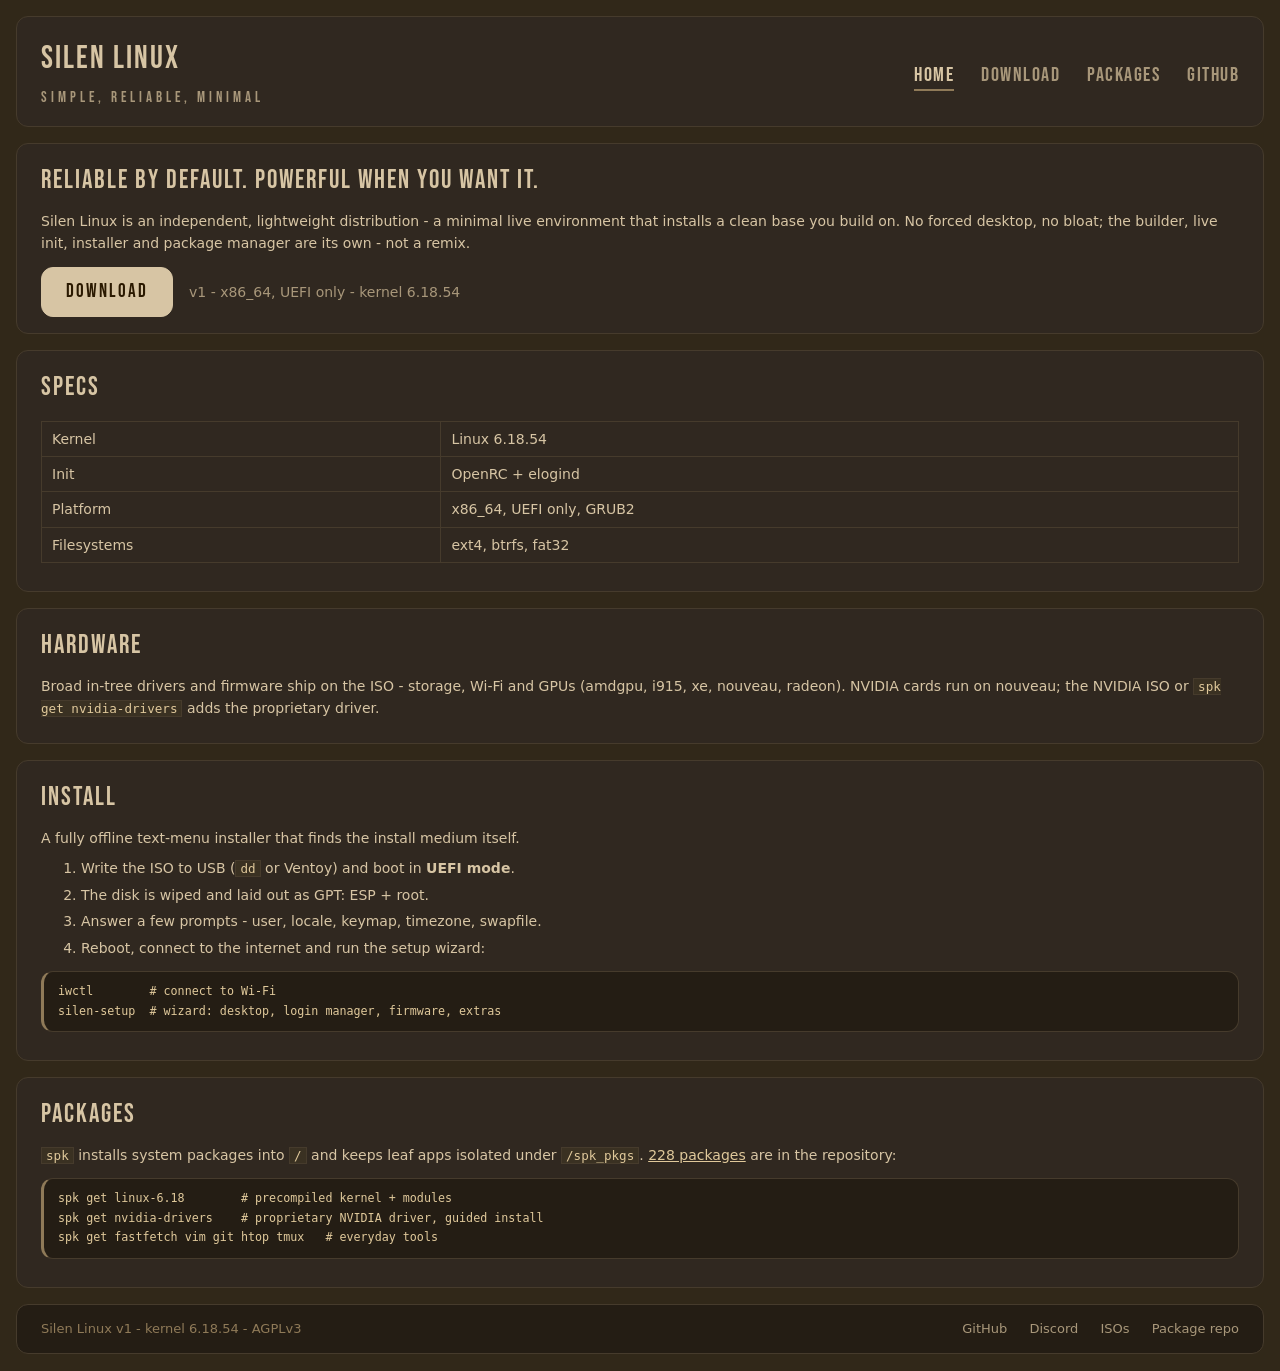
==== commit a477bfba: "Full-width layout: remove 1000px cap, spread boxes across the page" ====
--- a/index.html
+++ b/index.html
@@ -8,7 +8,7 @@
     <meta name="viewport" content="width=device-width, initial-scale=1.0">
     <title>Silen Linux - a minimal experience</title>
     <meta name="description" content="Silen Linux is an independent, lightweight Linux distribution. Minimal live ISO, clean installed system, no bloat.">
-    <link rel="stylesheet" href="styles.css">
+    <link rel="stylesheet" href="styles.css?v=3">
 </head>
 <body class="backgrnd">
 
--- a/styles.css
+++ b/styles.css
@@ -62,7 +62,6 @@
     border-radius: 12px;
 
     width: auto;
-    max-width: 1000px;
     margin: 0 auto 16px;
 
     display: flex;
@@ -109,8 +108,7 @@
 
 /* layout */
 .main {
-    max-width: 1000px;
-    margin: 0 auto;
+    width: 100%;
 }
 
 .box {
@@ -213,7 +211,6 @@
     gap: 8px 24px;
     flex-wrap: wrap;
 
-    max-width: 1000px;
     margin: 0 auto;
     background: #241d14;
 
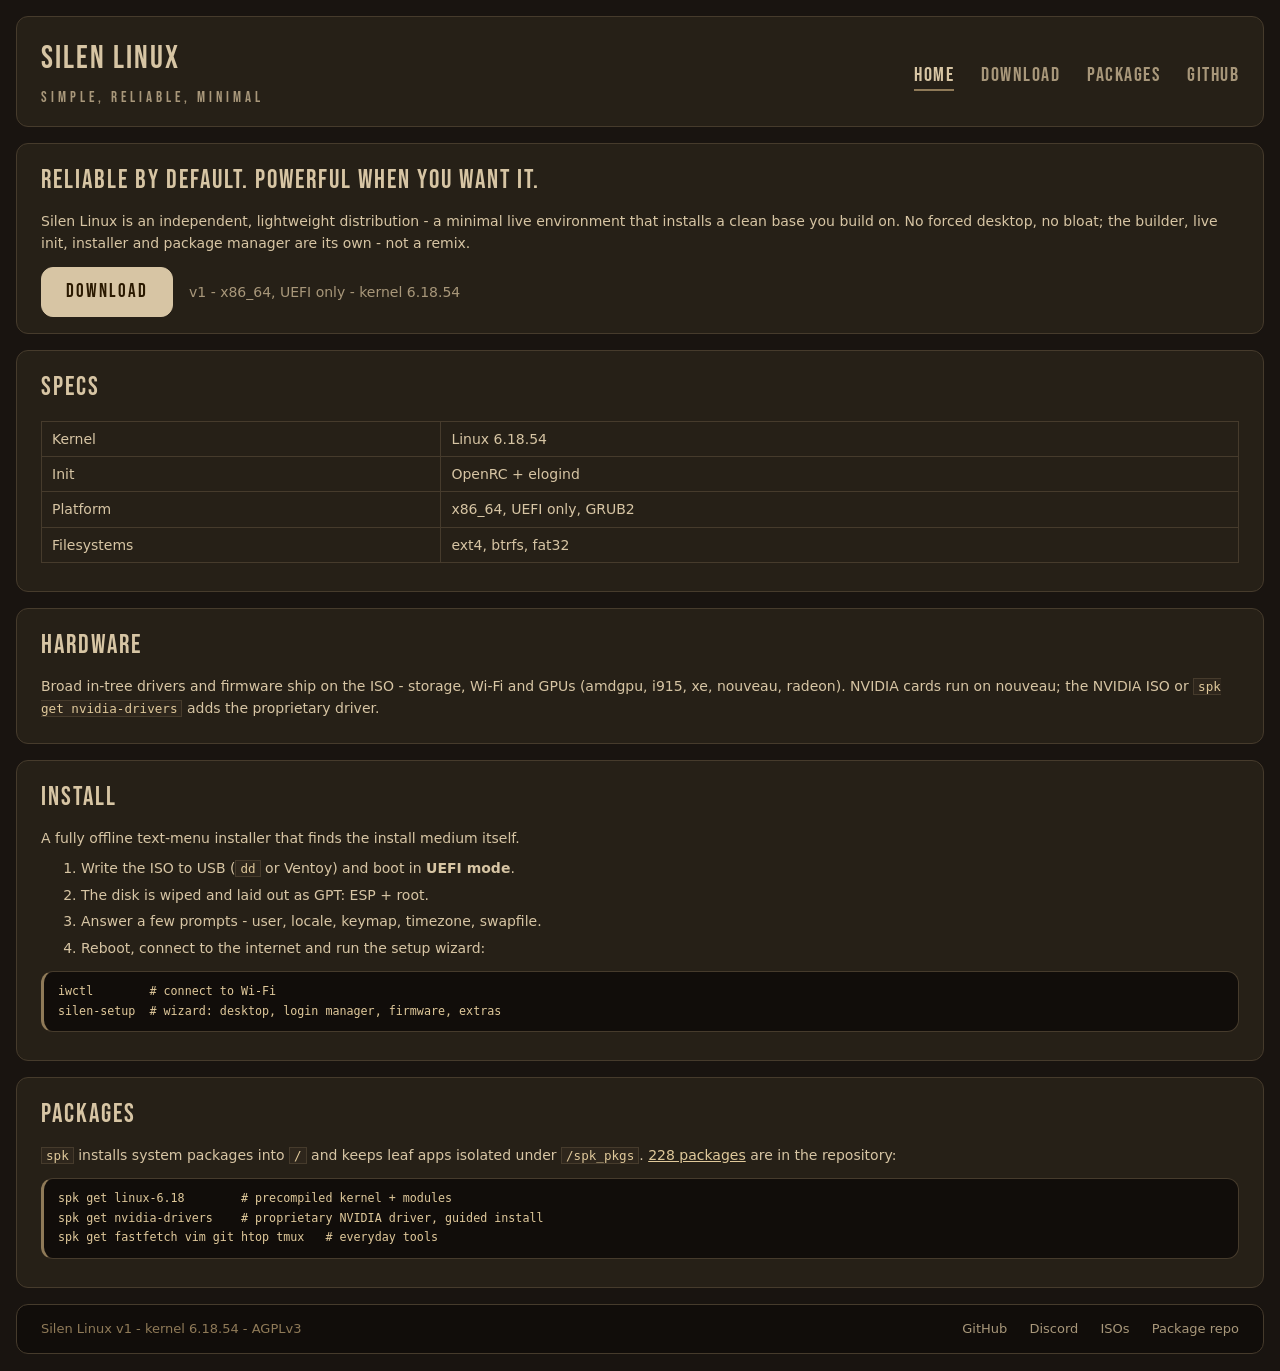
==== commit aec9722f: "OLED-friendly palette: muddy brown background -> deep espresso, raised panels" ====
--- a/index.html
+++ b/index.html
@@ -8,7 +8,7 @@
     <meta name="viewport" content="width=device-width, initial-scale=1.0">
     <title>Silen Linux - a minimal experience</title>
     <meta name="description" content="Silen Linux is an independent, lightweight Linux distribution. Minimal live ISO, clean installed system, no bloat.">
-    <link rel="stylesheet" href="styles.css?v=3">
+    <link rel="stylesheet" href="styles.css?v=4">
 </head>
 <body class="backgrnd">
 
--- a/styles.css
+++ b/styles.css
@@ -6,7 +6,7 @@
 
 body.backgrnd {
     color: #d7c5a4;
-    background-color: #312819;
+    background-color: #191410;
     font-family: Verdana, "DejaVu Sans", Tahoma, sans-serif;
     font-size: 14px;
     line-height: 1.6;
@@ -55,7 +55,7 @@
     letter-spacing: 2px;
 
     color: #d7c5a4;
-    background: #302820;
+    background: #262017;
 
     padding: 16px 24px;
     border: 1px solid #463b2c;
@@ -113,7 +113,7 @@
 
 .box {
     color: #d7c5a4;
-    background: #302820;
+    background: #262017;
 
     padding: 16px 24px;
     border: 1px solid #463b2c;
@@ -127,13 +127,13 @@
     font-family: "DejaVu Sans Mono", "Liberation Mono", monospace;
     font-size: 0.9em;
     color: #e0c99b;
-    background: #3a3122;
+    background: #2e261c;
     border: 1px solid #463b2c;
     padding: 0 4px;
 }
 
 pre {
-    background: #241d14;
+    background: #110d0a;
     border: 1px solid #463b2c;
     border-left: 3px solid #8f7a58;
     border-radius: 12px;
@@ -167,7 +167,7 @@
 }
 
 th {
-    background: #3a3122;
+    background: #2e261c;
     color: #d7c5a4;
 }
 
@@ -212,7 +212,7 @@
     flex-wrap: wrap;
 
     margin: 0 auto;
-    background: #241d14;
+    background: #110d0a;
 
     padding: 14px 24px;
     border: 1px solid #463b2c;
